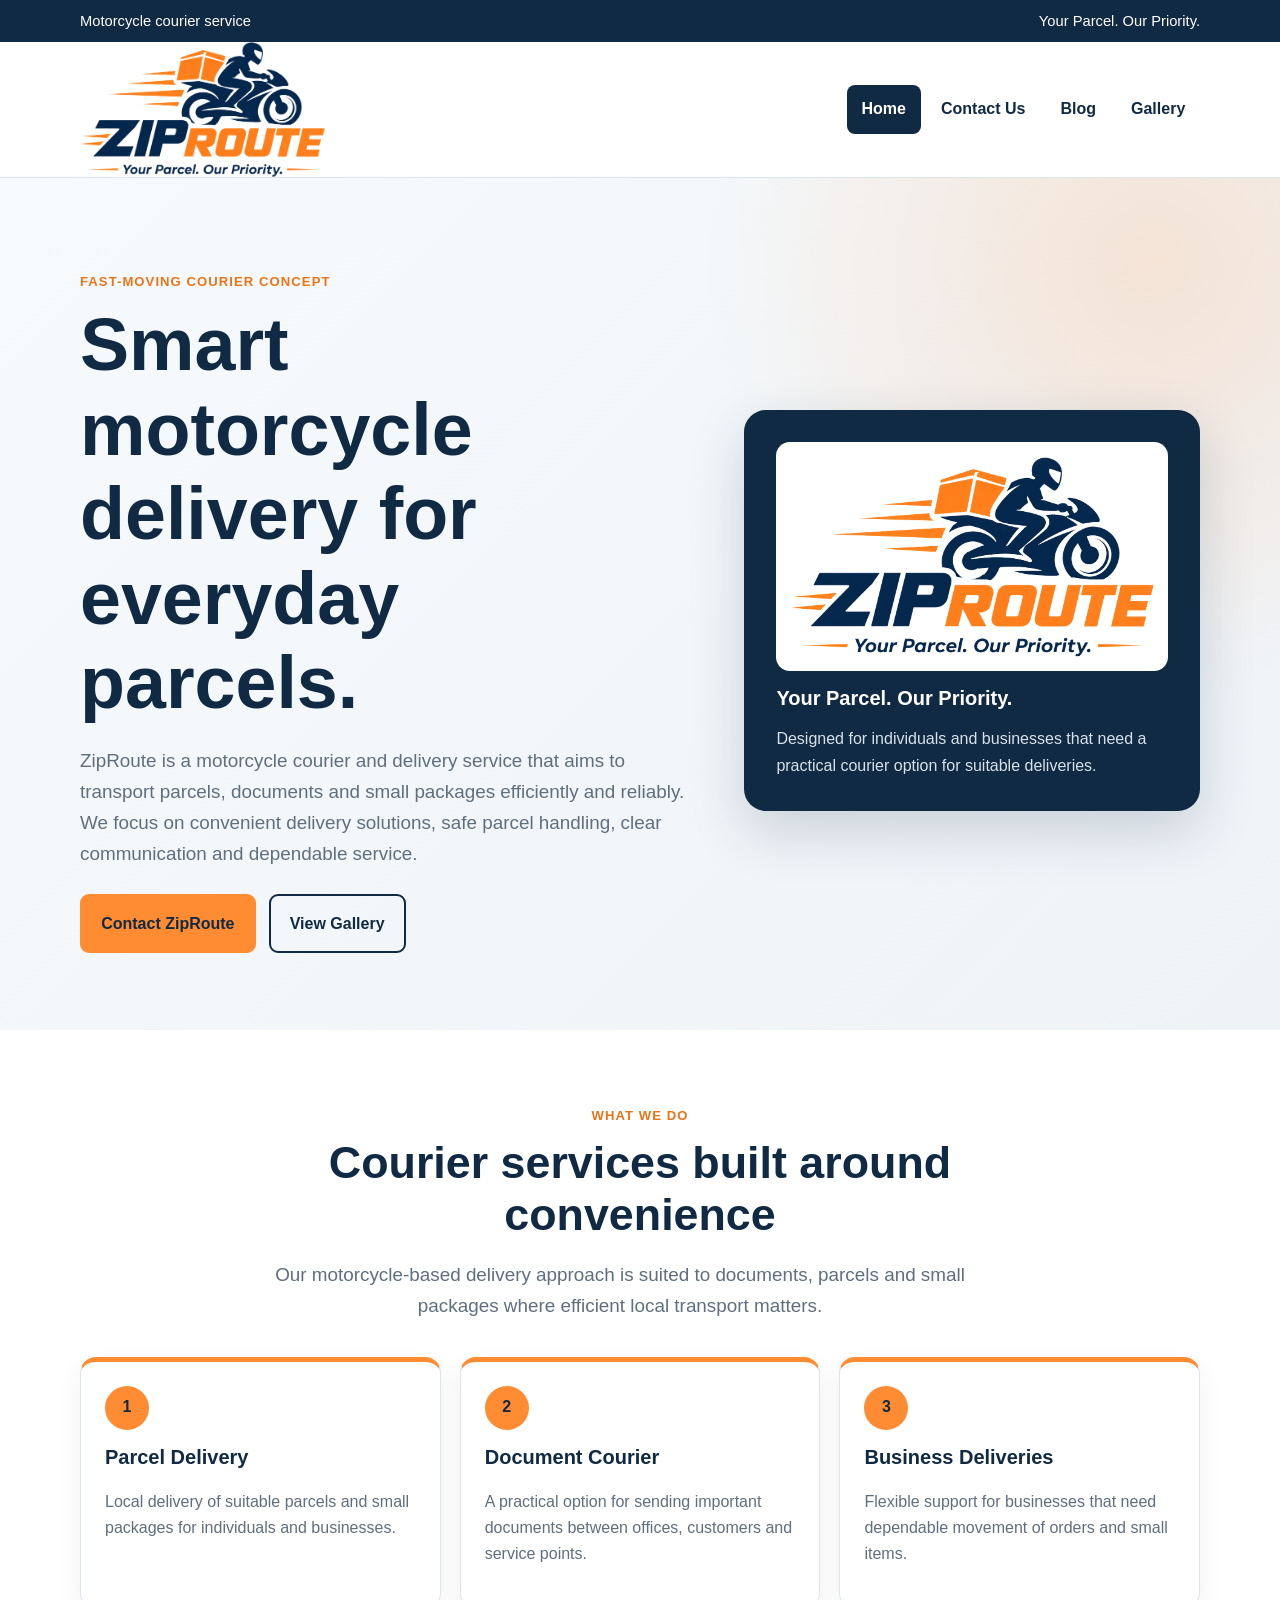
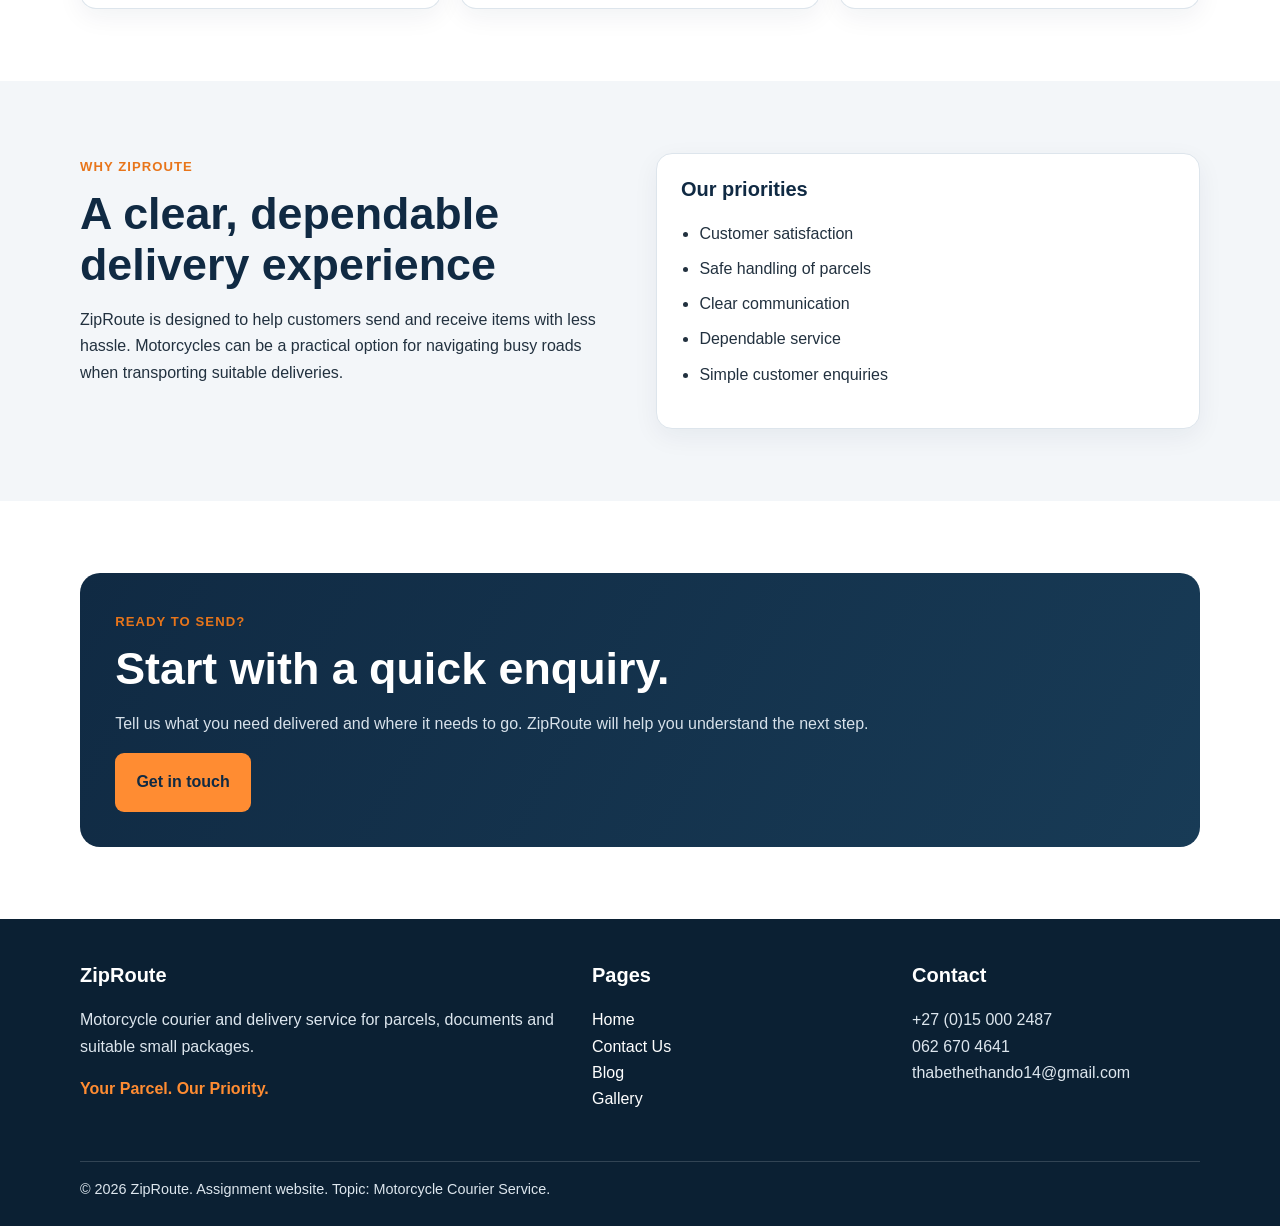
==== index.html @ 54f80bcc "ZipRoute motorcycle courier website Co-Authored-By: Claude Opus 5.5 <noreply@anthropic.com>" ====
<!doctype html>
<html lang="en">
<head>
<meta charset="utf-8">
<meta name="viewport" content="width=device-width, initial-scale=1">
<title>ZipRoute | Motorcycle Courier Service</title>
<meta name="description" content="ZipRoute is a motorcycle courier and delivery service for parcels, documents and suitable small packages.">
<link rel="icon" href="assets/favicon.png">
<link rel="stylesheet" href="styles.css">
</head>
<body>

<div class="topbar">
  <div class="container">
    <span>Motorcycle courier service</span>
    <span>Your Parcel. Our Priority.</span>
  </div>
</div>
<header class="site-header">
  <div class="container header-inner">
    <a class="brand" href="index.html" aria-label="ZipRoute home">
      <img src="assets/ziproute-logo.png" alt="ZipRoute motorcycle courier logo">
    </a>
    <nav aria-label="Main navigation">
      <ul><li><a class="active" href="default.html">Home</a></li>
<li><a class="" href="contact-us/default.html">Contact Us</a></li>
<li><a class="" href="blog/default.html">Blog</a></li>
<li><a class="" href="gallery/default.html">Gallery</a></li></ul>
    </nav>
  </div>
</header>

<main>
<section class="hero">
  <div class="container hero-grid">
    <div>
      <span class="eyebrow">Fast-moving courier concept</span>
      <h1>Smart motorcycle delivery for everyday parcels.</h1>
      <p class="lead">ZipRoute is a motorcycle courier and delivery service that aims to transport parcels, documents and small packages efficiently and reliably. We focus on convenient delivery solutions, safe parcel handling, clear communication and dependable service.</p>
      <div class="btn-row">
        <a class="btn btn-primary" href="contact-us/default.html">Contact ZipRoute</a>
        <a class="btn btn-secondary" href="gallery/default.html">View Gallery</a>
      </div>
    </div>
    <aside class="hero-card">
      <img src="assets/ziproute-logo.png" alt="ZipRoute logo showing a motorcycle courier with a parcel">
      <h3>Your Parcel. Our Priority.</h3>
      <p>Designed for individuals and businesses that need a practical courier option for suitable deliveries.</p>
    </aside>
  </div>
</section>

<section class="section">
  <div class="container">
    <div class="section-title">
      <span class="eyebrow">What we do</span>
      <h2>Courier services built around convenience</h2>
      <p class="lead">Our motorcycle-based delivery approach is suited to documents, parcels and small packages where efficient local transport matters.</p>
    </div>
    <div class="grid-3">
      <article class="card card-accent"><div class="number">1</div><h3>Parcel Delivery</h3><p>Local delivery of suitable parcels and small packages for individuals and businesses.</p></article>
      <article class="card card-accent"><div class="number">2</div><h3>Document Courier</h3><p>A practical option for sending important documents between offices, customers and service points.</p></article>
      <article class="card card-accent"><div class="number">3</div><h3>Business Deliveries</h3><p>Flexible support for businesses that need dependable movement of orders and small items.</p></article>
    </div>
  </div>
</section>

<section class="section section-soft">
  <div class="container split">
    <div>
      <span class="eyebrow">Why ZipRoute</span>
      <h2>A clear, dependable delivery experience</h2>
      <p>ZipRoute is designed to help customers send and receive items with less hassle. Motorcycles can be a practical option for navigating busy roads when transporting suitable deliveries.</p>
    </div>
    <div class="card">
      <h3>Our priorities</h3>
      <ul class="checklist">
        <li>Customer satisfaction</li>
        <li>Safe handling of parcels</li>
        <li>Clear communication</li>
        <li>Dependable service</li>
        <li>Simple customer enquiries</li>
      </ul>
    </div>
  </div>
</section>

<section class="section">
  <div class="container">
    <div class="cta">
      <span class="eyebrow">Ready to send?</span>
      <h2>Start with a quick enquiry.</h2>
      <p>Tell us what you need delivered and where it needs to go. ZipRoute will help you understand the next step.</p>
      <a class="btn btn-primary" href="contact-us/default.html">Get in touch</a>
    </div>
  </div>
</section>
</main>

<footer>
  <div class="container">
    <div class="footer-grid">
      <div>
        <h3>ZipRoute</h3>
        <p>Motorcycle courier and delivery service for parcels, documents and suitable small packages.</p>
        <p><strong class="orange">Your Parcel. Our Priority.</strong></p>
      </div>
      <div>
        <h3>Pages</h3>
        <p><a href="default.html">Home</a><br>
        <a href="contact-us/default.html">Contact Us</a><br>
        <a href="blog/default.html">Blog</a><br>
        <a href="gallery/default.html">Gallery</a></p>
      </div>
      <div>
        <h3>Contact</h3>
        <p>+27 (0)15 000 2487<br>
        062 670 4641<br>
        thabethethando14@gmail.com</p>
      </div>
    </div>
    <div class="footer-bottom">
      © 2026 ZipRoute. Assignment website. Topic: Motorcycle Courier Service.
    </div>
  </div>
</footer>

</body>
</html>
---- styles.css ----
:root{
  --navy:#102A43;
  --navy-2:#183B56;
  --orange:#FF8C32;
  --orange-dark:#E8751A;
  --ink:#22313F;
  --muted:#5F6F7D;
  --paper:#FFFFFF;
  --soft:#F3F6F9;
  --line:#DDE5EC;
}
*{box-sizing:border-box}
html{scroll-behavior:smooth}
body{
  margin:0;
  font-family:Arial, Helvetica, sans-serif;
  color:var(--ink);
  background:var(--paper);
  line-height:1.65;
}
img{max-width:100%;display:block}
a{color:inherit}
.container{width:min(1120px,92%);margin:auto}
.topbar{
  background:var(--navy);
  color:#fff;
  font-size:.92rem;
}
.topbar .container{
  display:flex;
  justify-content:space-between;
  gap:1rem;
  padding:.55rem 0;
  flex-wrap:wrap;
}
.site-header{
  background:#fff;
  border-bottom:1px solid var(--line);
  position:sticky;
  top:0;
  z-index:10;
}
.header-inner{
  display:flex;
  align-items:center;
  justify-content:space-between;
  min-height:86px;
  gap:1rem;
}
.brand img{width:245px;height:auto}
.nav-toggle{display:none}
nav ul{
  display:flex;
  list-style:none;
  gap:.35rem;
  padding:0;
  margin:0;
  flex-wrap:wrap;
  justify-content:flex-end;
}
nav a{
  display:block;
  text-decoration:none;
  color:var(--navy);
  font-weight:700;
  padding:.72rem .92rem;
  border-radius:8px;
}
nav a:hover,nav a.active{background:var(--navy);color:#fff}
.hero{
  background:
    radial-gradient(circle at 90% 10%, rgba(255,140,50,.18), transparent 28rem),
    linear-gradient(135deg,#F7FAFC,#EEF3F8);
  padding:5.6rem 0 4.8rem;
  overflow:hidden;
}
.hero-grid{
  display:grid;
  grid-template-columns:1.15fr .85fr;
  align-items:center;
  gap:3rem;
}
.eyebrow{
  display:inline-block;
  color:var(--orange-dark);
  font-weight:800;
  letter-spacing:.08em;
  text-transform:uppercase;
  font-size:.82rem;
  margin-bottom:.65rem;
}
h1,h2,h3{color:var(--navy);line-height:1.15;margin-top:0}
h1{font-size:clamp(2.5rem,6vw,4.6rem);margin-bottom:1rem}
h2{font-size:clamp(1.8rem,4vw,2.8rem);margin-bottom:.9rem}
h3{font-size:1.25rem}
.lead{font-size:1.18rem;color:var(--muted);max-width:720px}
.btn-row{display:flex;gap:.8rem;flex-wrap:wrap;margin-top:1.55rem}
.btn{
  display:inline-block;
  text-decoration:none;
  font-weight:800;
  border-radius:9px;
  padding:.9rem 1.2rem;
  border:2px solid transparent;
}
.btn-primary{background:var(--orange);color:var(--navy)}
.btn-primary:hover{background:var(--orange-dark);color:#fff}
.btn-secondary{border-color:var(--navy);color:var(--navy)}
.btn-secondary:hover{background:var(--navy);color:#fff}
.hero-card{
  background:var(--navy);
  color:#fff;
  border-radius:22px;
  padding:2rem;
  box-shadow:0 20px 55px rgba(16,42,67,.18);
}
.hero-card img{
  background:#fff;
  border-radius:14px;
  padding:.9rem;
  margin-bottom:1rem;
}
.hero-card h3{color:#fff;margin-bottom:.5rem}
.hero-card p{color:#D7E1EA;margin-bottom:0}
.section{padding:4.5rem 0}
.section-soft{background:var(--soft)}
.section-title{text-align:center;max-width:760px;margin:0 auto 2.2rem}
.grid-3{
  display:grid;
  grid-template-columns:repeat(3,1fr);
  gap:1.2rem;
}
.card{
  background:#fff;
  border:1px solid var(--line);
  border-radius:16px;
  padding:1.5rem;
  box-shadow:0 8px 26px rgba(16,42,67,.06);
}
.card-accent{border-top:5px solid var(--orange)}
.card p{color:var(--muted)}
.number{
  width:44px;height:44px;border-radius:50%;
  display:grid;place-items:center;
  background:var(--orange);color:var(--navy);
  font-weight:900;margin-bottom:1rem;
}
.split{
  display:grid;
  grid-template-columns:1fr 1fr;
  gap:2rem;
  align-items:start;
}
.checklist{padding-left:1.15rem}
.checklist li{margin:.55rem 0}
.cta{
  background:linear-gradient(120deg,var(--navy),var(--navy-2));
  color:#fff;
  border-radius:20px;
  padding:2.2rem;
}
.cta h2{color:#fff}
.cta p{color:#D7E1EA}
.page-hero{
  background:linear-gradient(135deg,var(--navy),var(--navy-2));
  color:#fff;
  padding:4rem 0;
}
.page-hero h1{color:#fff;font-size:clamp(2.2rem,5vw,3.8rem)}
.page-hero p{color:#DCE5EC;max-width:760px;font-size:1.12rem}
.info-grid{
  display:grid;
  grid-template-columns:.9fr 1.1fr;
  gap:1.4rem;
}
.contact-list{display:grid;gap:1rem}
.contact-item{
  background:#fff;border:1px solid var(--line);
  border-left:5px solid var(--orange);
  padding:1.1rem 1.2rem;border-radius:12px;
}
.contact-item strong{display:block;color:var(--navy);margin-bottom:.25rem}
.map-wrap{
  background:#fff;border:1px solid var(--line);border-radius:16px;
  overflow:hidden;min-height:430px
}
.map-wrap iframe{width:100%;height:430px;border:0;display:block}
.demo-note{
  font-size:.9rem;color:var(--muted);background:#FFF6ED;
  border:1px solid #FFD8B5;border-radius:10px;padding:.8rem 1rem
}
.blog-grid{display:grid;gap:1.2rem}
.post{
  display:grid;grid-template-columns:150px 1fr;gap:1.3rem;
  background:#fff;border:1px solid var(--line);border-radius:16px;padding:1.35rem
}
.post-badge{
  background:var(--navy);color:#fff;border-radius:12px;
  display:grid;place-items:center;text-align:center;
  min-height:130px;padding:1rem;font-weight:800
}
.post-badge span{display:block;color:var(--orange);font-size:2rem}
.gallery-grid{
  display:grid;grid-template-columns:repeat(3,1fr);gap:1.1rem
}
.gallery-item{
  background:#fff;border:1px solid var(--line);border-radius:16px;
  overflow:hidden;box-shadow:0 8px 24px rgba(16,42,67,.07)
}
.gallery-item img{
  width:100%;height:260px;object-fit:cover;background:#e9eef2
}
.gallery-item figcaption{padding:1rem 1.1rem;color:var(--muted)}
.gallery-item strong{color:var(--navy);display:block;margin-bottom:.2rem}
.credits{font-size:.87rem;color:var(--muted)}
footer{background:#0B2033;color:#DDE6EE;padding:2.8rem 0 1.5rem;margin-top:0}
.footer-grid{display:grid;grid-template-columns:1.25fr .75fr .75fr;gap:2rem}
footer h3{color:#fff}
footer a{color:#fff;text-decoration:none}
footer a:hover{color:var(--orange)}
.footer-bottom{border-top:1px solid rgba(255,255,255,.16);margin-top:2rem;padding-top:1rem;font-size:.9rem}
.small{font-size:.9rem}
.orange{color:var(--orange)}
@media(max-width:850px){
  .hero-grid,.split,.info-grid,.footer-grid{grid-template-columns:1fr}
  .grid-3,.gallery-grid{grid-template-columns:1fr 1fr}
  .header-inner{flex-direction:column;padding:1rem 0}
  nav ul{justify-content:center}
  .hero{padding-top:3.5rem}
}
@media(max-width:560px){
  .grid-3,.gallery-grid{grid-template-columns:1fr}
  .post{grid-template-columns:1fr}
  .brand img{width:215px}
  .topbar .container{justify-content:center;text-align:center}
  h1{font-size:2.45rem}
}
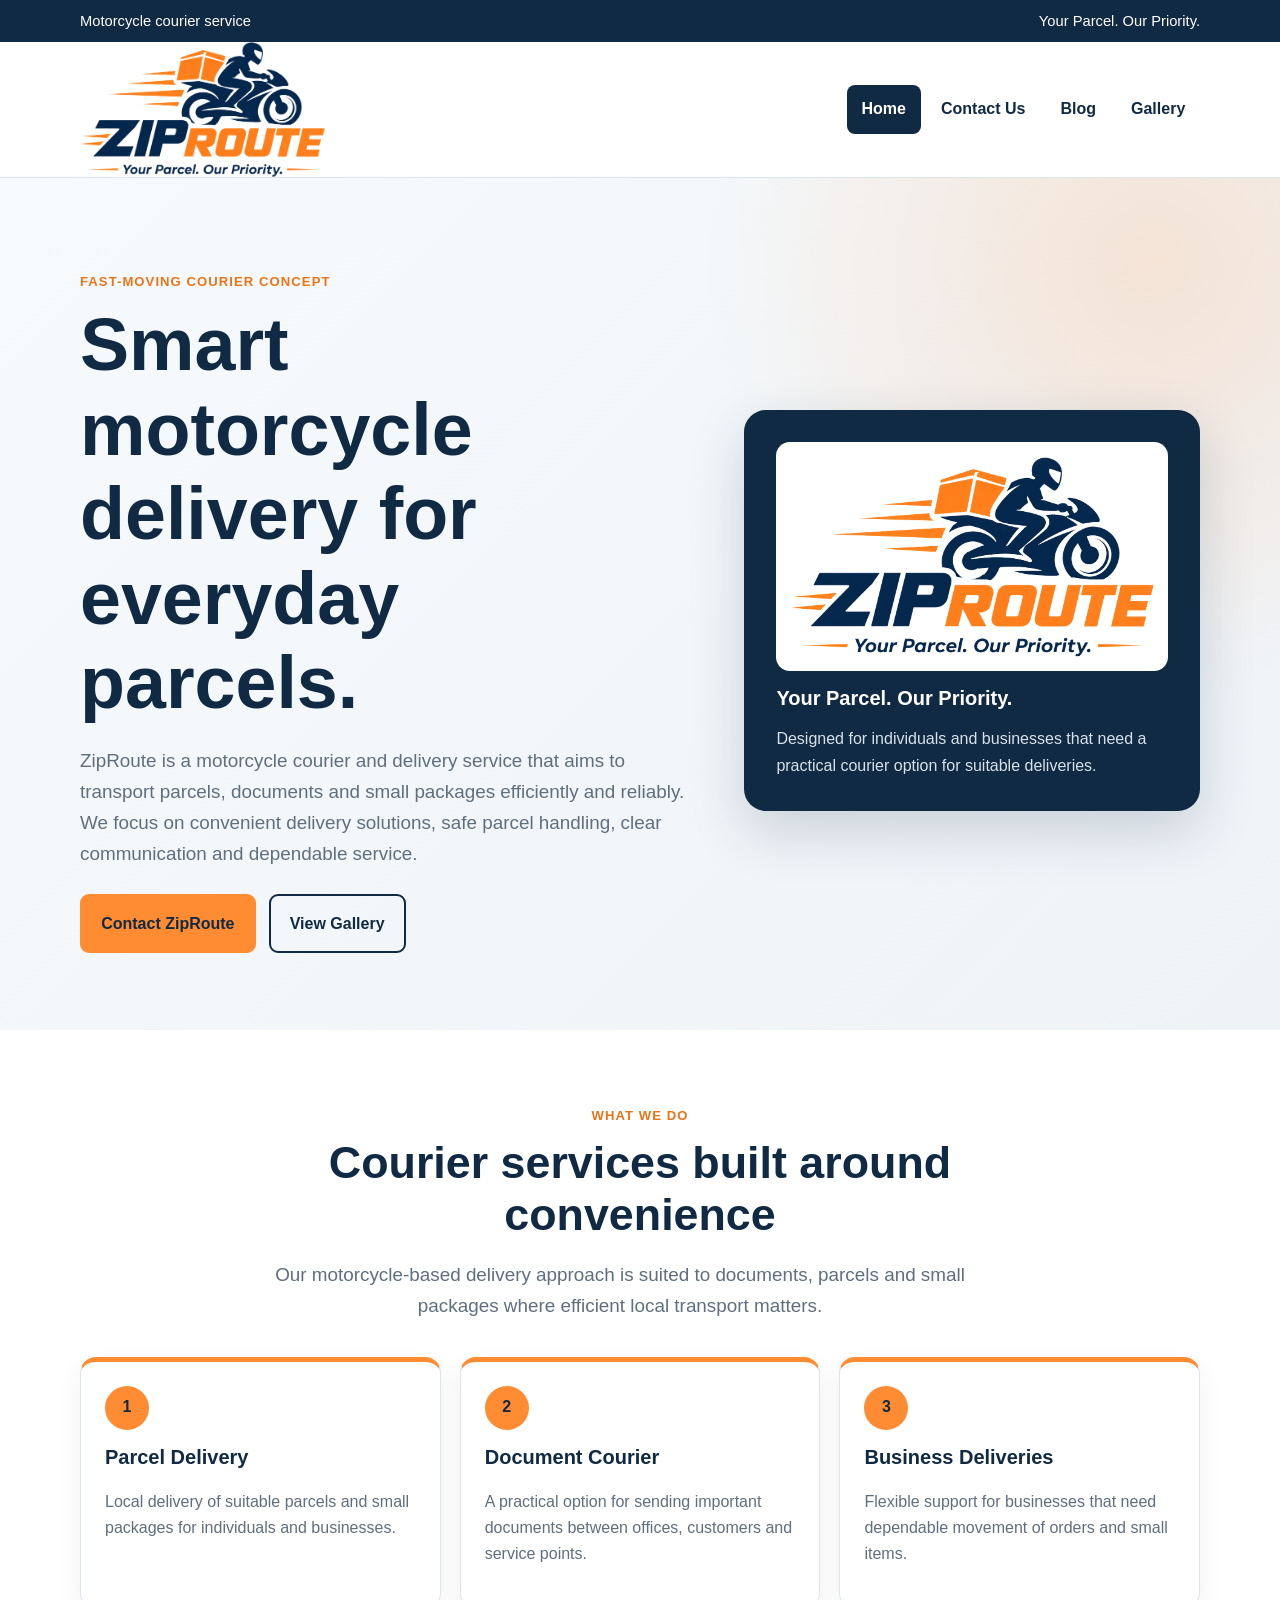
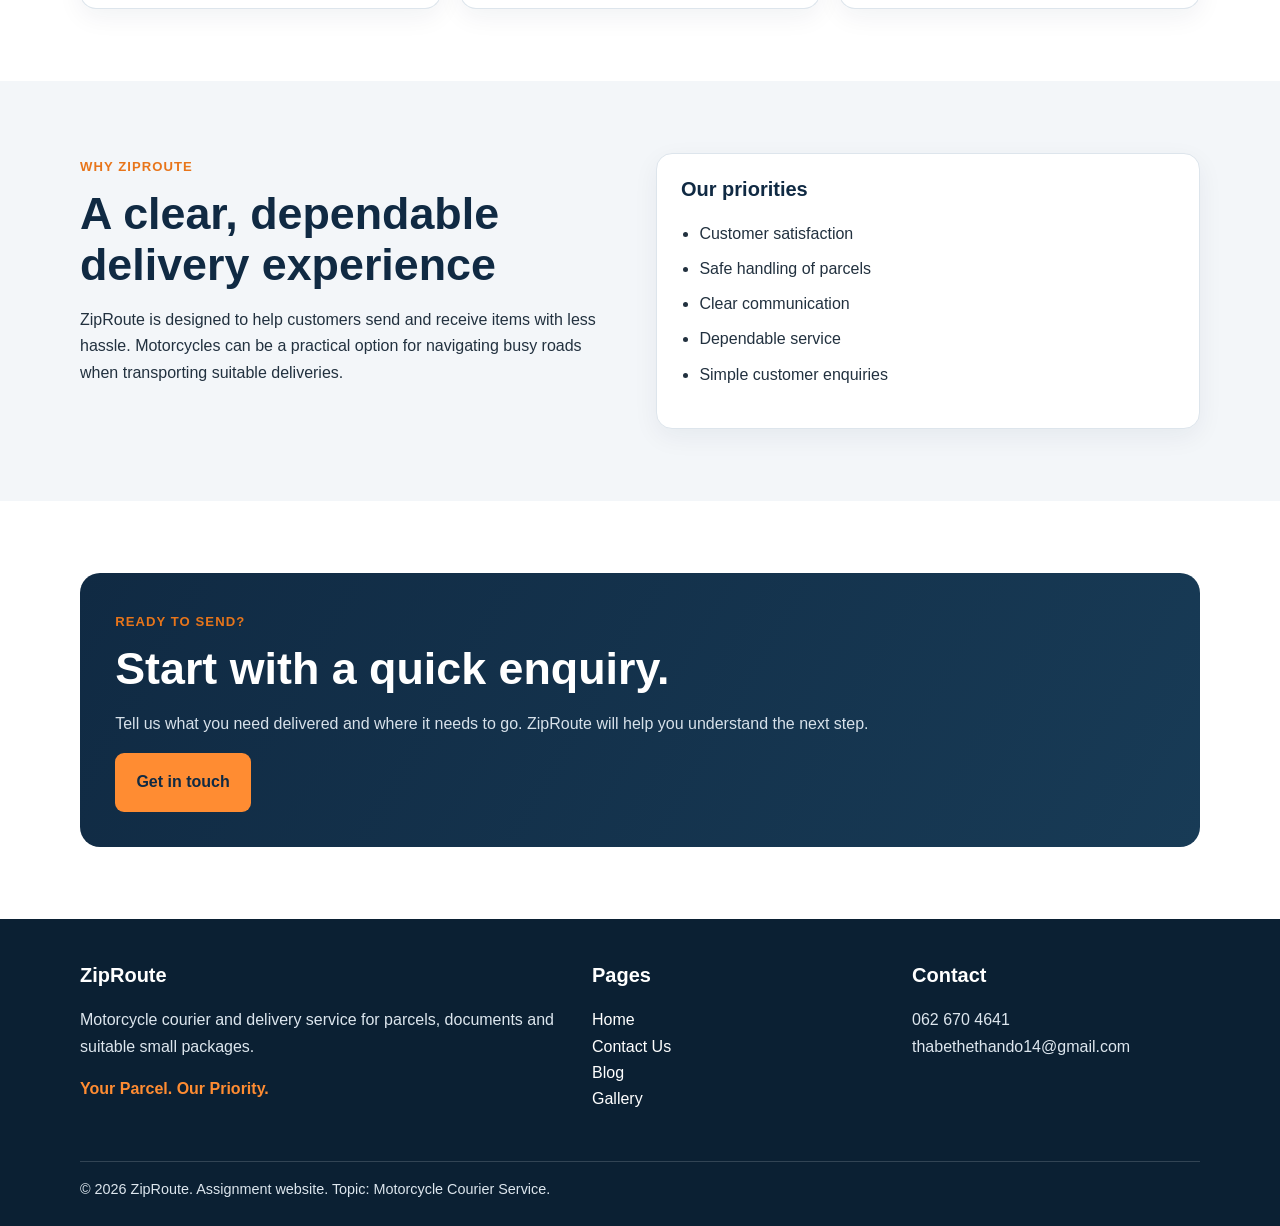
==== commit 253fcd7f: "Remove office number from footer Co-Authored-By: Claude Opus 5.5 <noreply@anthropic.com>" ====
--- a/index.html
+++ b/index.html
@@ -114,7 +114,7 @@
       </div>
       <div>
         <h3>Contact</h3>
-        <p>+27 (0)15 000 2487<br>
+        <p>
         062 670 4641<br>
         thabethethando14@gmail.com</p>
       </div>
